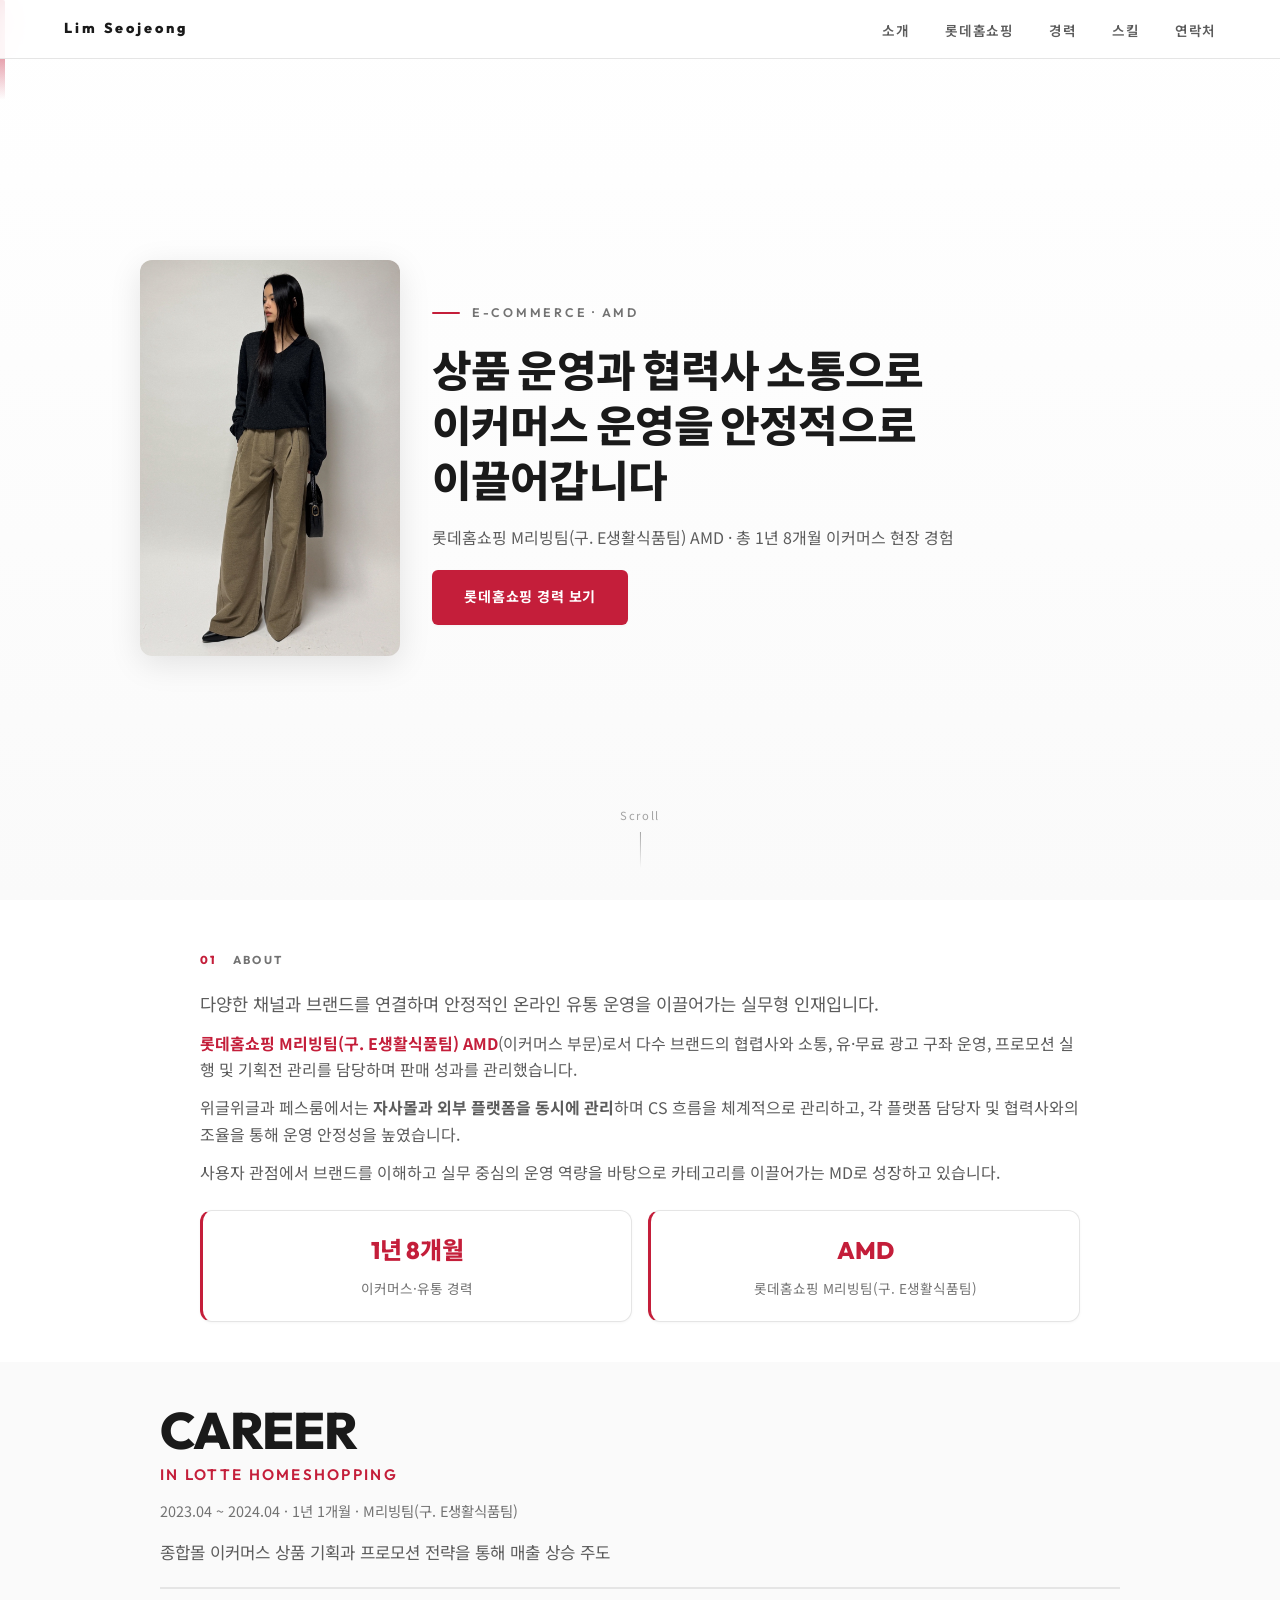
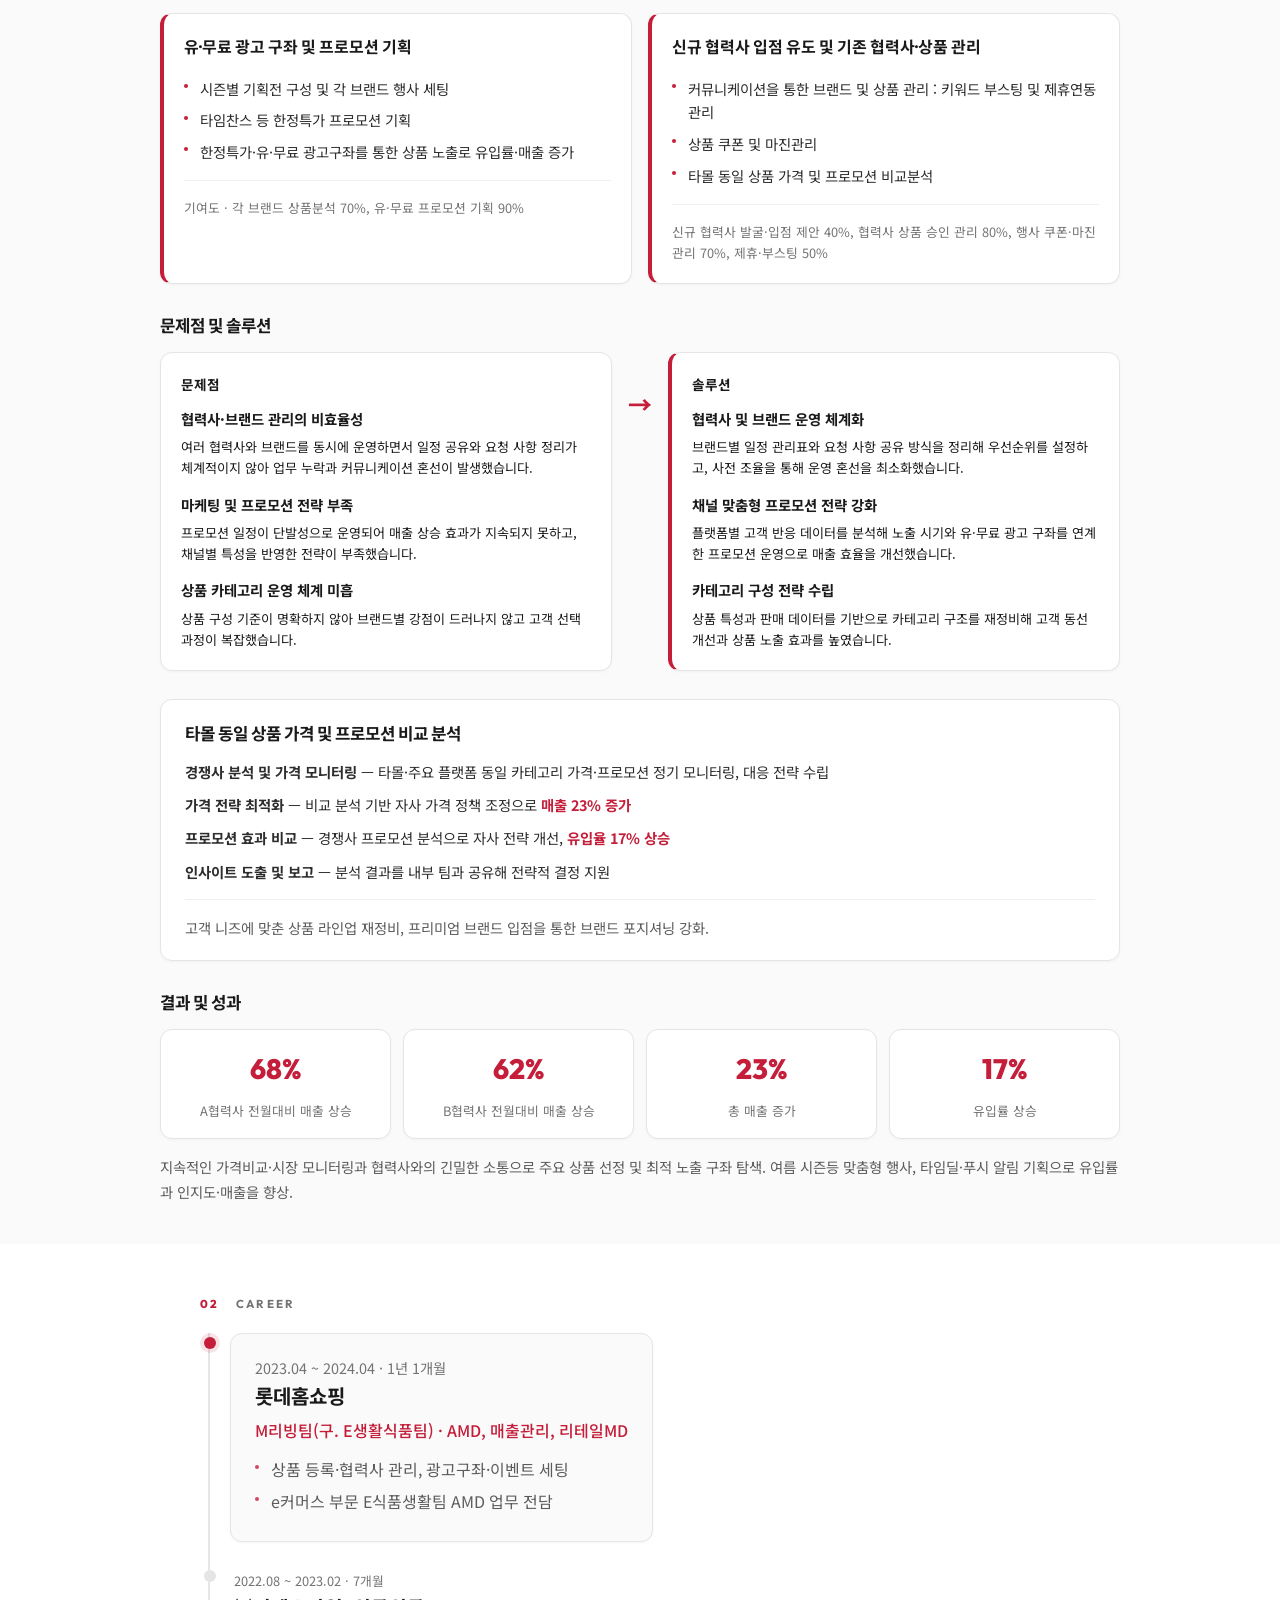
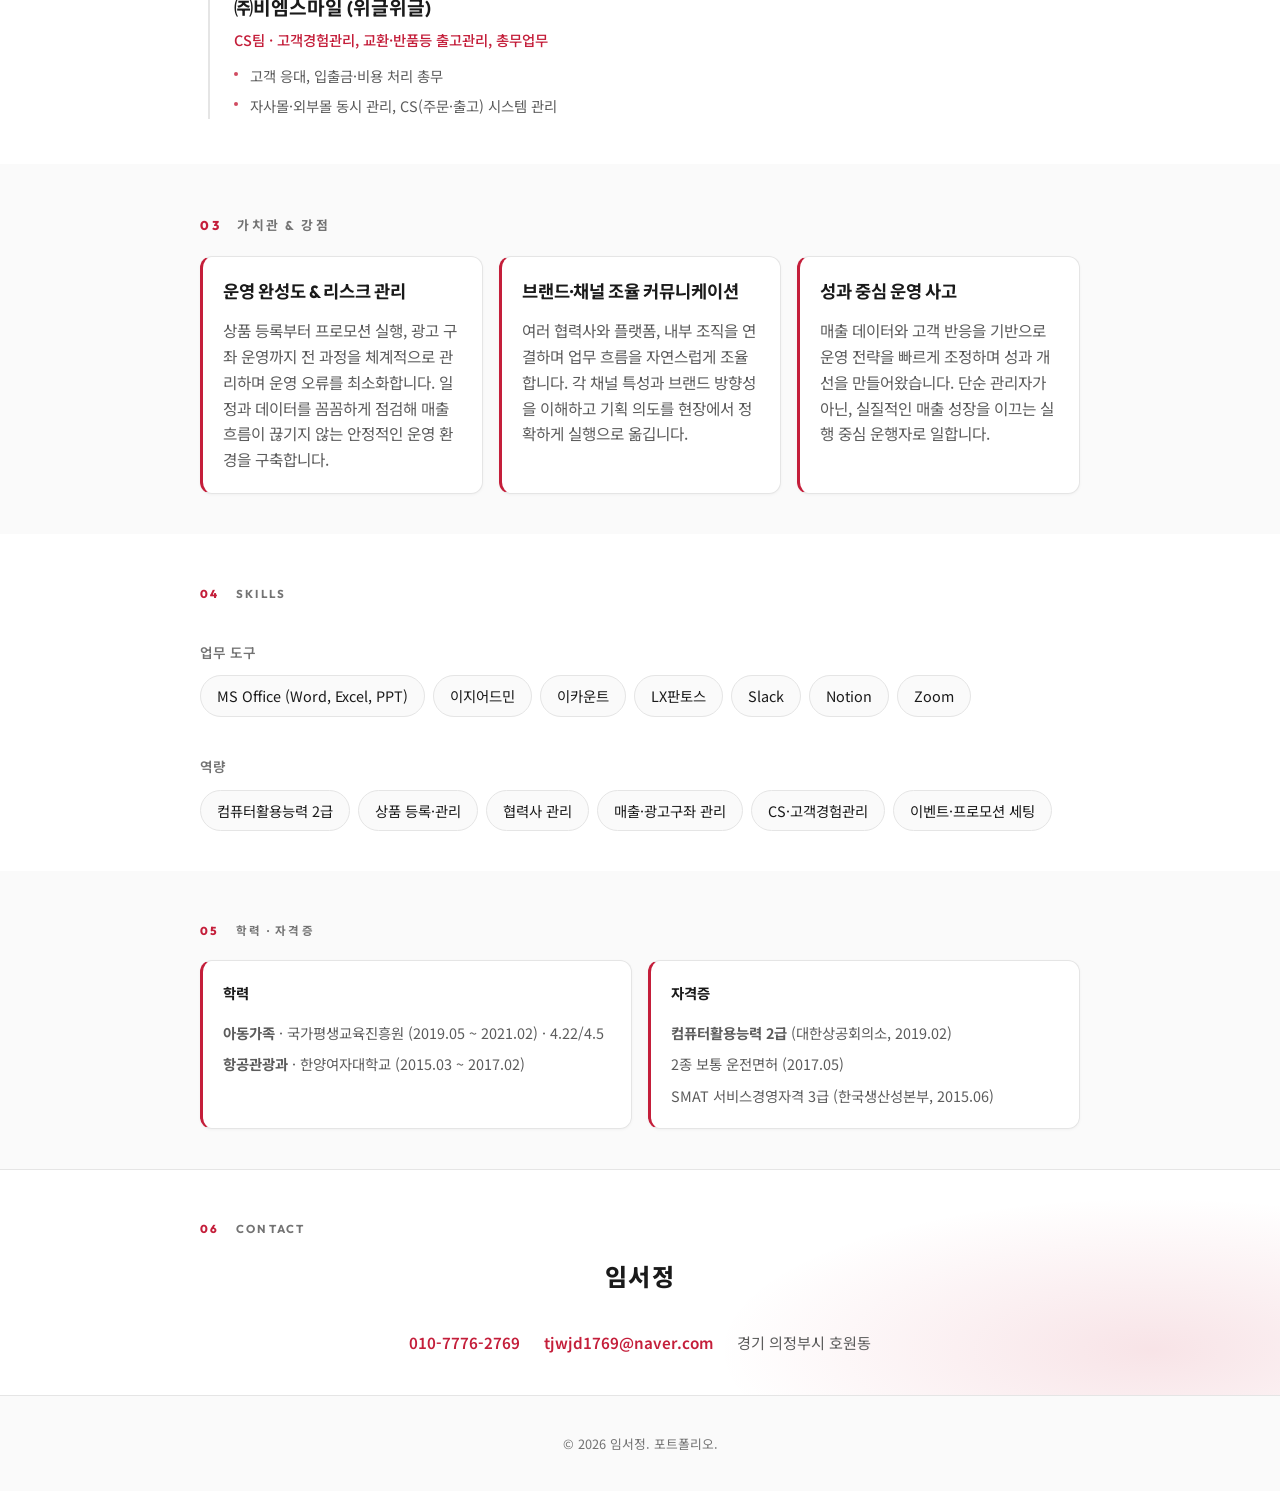
==== amd.html @ f2bfd23b "amd, md, hr 내용 추가" ====
<!DOCTYPE html>
<html lang="ko">
<head>
  <meta charset="UTF-8" />
  <meta name="viewport" content="width=device-width, initial-scale=1.0" />
  <title>임서정 | 포트폴리오</title>
  <link rel="icon" href="favicon.svg" type="image/svg+xml">
  <link rel="preconnect" href="https://fonts.googleapis.com" />
  <link rel="preconnect" href="https://fonts.gstatic.com" crossorigin />
  <link href="https://fonts.googleapis.com/css2?family=Noto+Sans+KR:wght@300;400;500;600;700;800&family=Outfit:wght@400;500;600;700;800&display=swap" rel="stylesheet" />
  <link rel="stylesheet" href="style.css" />
</head>
<body>
  <div class="geo-bg" aria-hidden="true"></div>

  <header class="header">
    <nav class="nav">
      <a href="#hero" class="logo">Lim Seojeong</a>
      <ul class="nav-links">
        <li><a href="#about">소개</a></li>
        <li><a href="#lotte">롯데홈쇼핑</a></li>
        <li><a href="#career">경력</a></li>
        <li><a href="#skills">스킬</a></li>
        <li><a href="#contact">연락처</a></li>
      </ul>
      <button class="nav-toggle" aria-label="메뉴 열기">
        <span></span><span></span><span></span>
      </button>
    </nav>
  </header>

  <main>
    <section id="hero" class="hero">
      <div class="hero-accent"></div>
      <div class="hero-wrap">
        <div class="hero-photo">
          <img src="profile.png" alt="임서정" />
        </div>
        <div class="hero-inner">
          <p class="hero-label"><span class="hero-label-line"></span> E-Commerce · AMD</p>
          <h1 class="hero-title">상품 운영과 협력사 소통으로<br />이커머스 운영을 안정적으로 <span class="no-break">이끌어갑니다</span></h1>
          <p class="hero-desc">롯데홈쇼핑 M리빙팀(구. E생활식품팀) AMD · 총 1년 8개월 이커머스 현장 경험</p>
          <a href="#lotte" class="btn-primary">롯데홈쇼핑 경력 보기</a>
        </div>
      </div>
      <div class="hero-scroll">
        <span>Scroll</span>
        <div class="scroll-line"></div>
      </div>
    </section>

    <section id="about" class="section about">
      <div class="container">
        <h2 class="section-title"><span class="section-title-num">01</span> About</h2>
        <div class="about-grid">
          <div class="about-text">
            <p class="about-lead">
              다양한 채널과 브랜드를 연결하며 안정적인 온라인 유통 운영을 이끌어가는 실무형 인재입니다.
            </p>
            <p>
              <strong class="text-red">롯데홈쇼핑 M리빙팀(구. E생활식품팀) AMD</strong>(이커머스 부문)로서 다수 브랜드의 협렵사와 소통, 유·무료 광고 구좌 운영, 프로모션 실행 및 기획전 관리를 담당하며 판매 성과를 관리했습니다.
            </p>
            <p>
              위글위글과 페스룸에서는 <strong>자사몰과 외부 플랫폼을 동시에 관리</strong>하며 CS 흐름을 체계적으로 관리하고, 각 플랫폼 담당자 및 협력사와의 조율을 통해 운영 안정성을 높였습니다.
            </p>
            <p>
              사용자 관점에서 브랜드를 이해하고 실무 중심의 운영 역량을 바탕으로 카테고리를 이끌어가는 MD로 성장하고 있습니다.
            </p>
          </div>
          <div class="about-highlight">
            <div class="highlight-card amd-card">
              <span class="highlight-num">1년 8개월</span>
              <span class="highlight-label">이커머스·유통 경력</span>
            </div>
            <div class="highlight-card amd-card">
              <span class="highlight-num">AMD</span>
              <span class="highlight-label">롯데홈쇼핑 M리빙팀(구. E생활식품팀)</span>
            </div>
          </div>
        </div>
      </div>
    </section>

    <!-- 롯데홈쇼핑 전용 섹션 -->
    <section id="lotte" class="section lotte">
      <div class="lotte-wrap">
        <div class="lotte-header">
          <h2 class="lotte-title">CAREER</h2>
          <p class="lotte-sub">IN LOTTE HOMESHOPPING</p>
          <p class="lotte-meta">2023.04 ~ 2024.04 · 1년 1개월 · M리빙팀(구. E생활식품팀)</p>
        </div>
        <p class="lotte-lead">종합몰 이커머스 상품 기획과 프로모션 전략을 통해 매출 상승 주도</p>

        <div class="lotte-blocks">
          <div class="lotte-block">
            <h3>유·무료 광고 구좌 및 프로모션 기획</h3>
            <ul>
              <li>시즌별 기획전 구성 및 각 브랜드 행사 세팅</li>
              <li>타임찬스 등 한정특가 프로모션 기획</li>
              <li>한정특가·유·무료 광고구좌를 통한 상품 노출로 유입률·매출 증가</li>
            </ul>
            <div class="lotte-contrib">기여도 · 각 브랜드 상품분석 70%, 유·무료 프로모션 기획 90%</div>
          </div>
          <div class="lotte-block">
            <h3>신규 협력사 입점 유도 및 기존 협력사·상품 관리</h3>
            <ul>
              <li>커뮤니케이션을 통한 브랜드 및 상품 관리 : 키워드 부스팅 및 제휴연동관리</li>
              <li>상품 쿠폰 및 마진관리</li>
              <li>타몰 동일 상품 가격 및 프로모션 비교분석</li>
            </ul>
            <div class="lotte-contrib">신규 협력사 발굴·입점 제안 40%, 협력사 상품 승인 관리 80%, 행사 쿠폰·마진관리 70%, 제휴·부스팅 50%</div>
          </div>
        </div>

        <div class="lotte-problem">
          <h3 class="lotte-section-head">문제점 및 솔루션</h3>
          <div class="problem-grid">
            <div class="problem-col">
              <h4>문제점</h4>
              <div class="problem-detail-item">
                <p class="problem-detail-title">협력사·브랜드 관리의 비효율성</p>
                <p class="problem-detail-desc">여러 협력사와 브랜드를 동시에 운영하면서 일정 공유와 요청 사항 정리가 체계적이지 않아 업무 누락과 커뮤니케이션 혼선이 발생했습니다.</p>
              </div>
              <div class="problem-detail-item">
                <p class="problem-detail-title">마케팅 및 프로모션 전략 부족</p>
                <p class="problem-detail-desc">프로모션 일정이 단발성으로 운영되어 매출 상승 효과가 지속되지 못하고, 채널별 특성을 반영한 전략이 부족했습니다.</p>
              </div>
              <div class="problem-detail-item">
                <p class="problem-detail-title">상품 카테고리 운영 체계 미흡</p>
                <p class="problem-detail-desc">상품 구성 기준이 명확하지 않아 브랜드별 강점이 드러나지 않고 고객 선택 과정이 복잡했습니다.</p>
              </div>
            </div>
            <div class="problem-arrow" aria-hidden="true">→</div>
            <div class="problem-col solution">
              <h4>솔루션</h4>
              <div class="problem-detail-item">
                <p class="problem-detail-title">협력사 및 브랜드 운영 체계화</p>
                <p class="problem-detail-desc">브랜드별 일정 관리표와 요청 사항 공유 방식을 정리해 우선순위를 설정하고, 사전 조율을 통해 운영 혼선을 최소화했습니다.</p>
              </div>
              <div class="problem-detail-item">
                <p class="problem-detail-title">채널 맞춤형 프로모션 전략 강화</p>
                <p class="problem-detail-desc">플랫폼별 고객 반응 데이터를 분석해 노출 시기와 유·무료 광고 구좌를 연계한 프로모션 운영으로 매출 효율을 개선했습니다.</p>
              </div>
              <div class="problem-detail-item">
                <p class="problem-detail-title">카테고리 구성 전략 수립</p>
                <p class="problem-detail-desc">상품 특성과 판매 데이터를 기반으로 카테고리 구조를 재정비해 고객 동선 개선과 상품 노출 효과를 높였습니다.</p>
              </div>
            </div>
          </div>
        </div>

        <div class="lotte-analysis">
          <h3 class="lotte-section-head">타몰 동일 상품 가격 및 프로모션 비교 분석</h3>
          <ul class="analysis-list">
            <li><strong>경쟁사 분석 및 가격 모니터링</strong> — 타몰·주요 플랫폼 동일 카테고리 가격·프로모션 정기 모니터링, 대응 전략 수립</li>
            <li><strong>가격 전략 최적화</strong> — 비교 분석 기반 자사 가격 정책 조정으로 <strong class="text-red">매출 23% 증가</strong></li>
            <li><strong>프로모션 효과 비교</strong> — 경쟁사 프로모션 분석으로 자사 전략 개선, <strong class="text-red">유입율 17% 상승</strong></li>
            <li><strong>인사이트 도출 및 보고</strong> — 분석 결과를 내부 팀과 공유해 전략적 결정 지원</li>
          </ul>
          <p class="lotte-conclusion">고객 니즈에 맞춘 상품 라인업 재정비, 프리미엄 브랜드 입점을 통한 브랜드 포지셔닝 강화.</p>
        </div>

        <div class="lotte-results">
          <h3 class="lotte-section-head">결과 및 성과</h3>
          <div class="results-stats">
            <div class="stat-item">
              <span class="stat-value">68%</span>
              <span class="stat-label">A협력사 전월대비 매출 상승 </span>
            </div>
            <div class="stat-item">
              <span class="stat-value">62%</span>
              <span class="stat-label">B협력사 전월대비 매출 상승 </span>
            </div>
            <div class="stat-item">
              <span class="stat-value">23%</span>
              <span class="stat-label">총 매출 증가</span>
            </div>
            <div class="stat-item">
              <span class="stat-value">17%</span>
              <span class="stat-label">유입률 상승</span>
            </div>
          </div>
          <p class="results-desc">지속적인 가격비교·시장 모니터링과 협력사와의 긴밀한 소통으로 주요 상품 선정 및 최적 노출 구좌 탐색. 여름 시즌등 맞춤형 행사, 타임딜·푸시 알림 기획으로 유입률과 인지도·매출을 향상.</p>
        </div>
      </div>
    </section>

    <section id="career" class="section career">
      <div class="container">
        <h2 class="section-title"><span class="section-title-num">02</span> Career</h2>
        <div class="timeline">
          <article class="timeline-item lotte-item">
            <div class="timeline-marker"></div>
            <div class="timeline-content">
              <span class="timeline-period">2023.04 ~ 2024.04 · 1년 1개월</span>
              <h3 class="timeline-company">롯데홈쇼핑</h3>
              <p class="timeline-role">M리빙팀(구. E생활식품팀) · AMD, 매출관리, 리테일MD</p>
              <ul class="timeline-desc">
                <li>상품 등록·협력사 관리, 광고구좌·이벤트 세팅</li>
                <li>e커머스 부문 E식품생활팀 AMD 업무 전담</li>
              </ul>
            </div>
          </article>
          <article class="timeline-item">
            <div class="timeline-marker"></div>
            <div class="timeline-content">
              <span class="timeline-period">2022.08 ~ 2023.02 · 7개월</span>
              <h3 class="timeline-company">㈜비엠스마일 (위글위글)</h3>
              <p class="timeline-role">CS팀 · 고객경험관리, 교환·반품등 출고관리, 총무업무</p>
              <ul class="timeline-desc">
                <li>고객 응대, 입출금·비용 처리 총무</li>
                <li>자사몰·외부몰 동시 관리, CS(주문·출고) 시스템 관리</li>
              </ul>
            </div>
          </article>
        </div>
      </div>
    </section>

    <section id="value" class="section value">
      <div class="container">
        <h2 class="section-title"><span class="section-title-num">03</span> 가치관 & 강점</h2>
        <div class="value-cards">
          <div class="value-card amd-card">
            <h4>운영 완성도 & 리스크 관리</h4>
            <p>상품 등록부터 프로모션 실행, 광고 구좌 운영까지 전 과정을 체계적으로 관리하며 운영 오류를 최소화합니다. 일정과 데이터를 꼼꼼하게 점검해 매출 흐름이 끊기지 않는 안정적인 운영 환경을 구축합니다.</p>
          </div>
          <div class="value-card amd-card">
            <h4><span class="no-break">브랜드·채널 조율 커뮤니케이션</span></h4>
            <p>여러 협력사와 플랫폼, 내부 조직을 연결하며 업무 흐름을 자연스럽게 조율합니다. 각 채널 특성과 브랜드 방향성을 이해하고 기획 의도를 현장에서 정확하게 실행으로 옮깁니다.</p>
          </div>
          <div class="value-card amd-card">
            <h4>성과 중심 운영 사고</h4>
            <p>매출 데이터와 고객 반응을 기반으로 운영 전략을 빠르게 조정하며 성과 개선을 만들어왔습니다. 단순 관리자가 아닌, 실질적인 매출 성장을 이끄는 실행 중심 운행자로 일합니다.</p>
          </div>
        </div>
      </div>
    </section>

    <section id="skills" class="section skills">
      <div class="container">
        <h2 class="section-title"><span class="section-title-num">04</span> Skills</h2>
        <div class="skills-wrap">
          <div class="skill-group">
            <h4>업무 도구</h4>
            <ul class="skill-tags">
              <li>MS Office (Word, Excel, PPT)</li>
              <li>이지어드민</li>
              <li>이카운트</li>
              <li>LX판토스</li>
              <li>Slack</li>
              <li>Notion</li>
              <li>Zoom</li>
            </ul>
          </div>
          <div class="skill-group">
            <h4>역량</h4>
            <ul class="skill-tags">
              <li>컴퓨터활용능력 2급</li>
              <li>상품 등록·관리</li>
              <li>협력사 관리</li>
              <li>매출·광고구좌 관리</li>
              <li>CS·고객경험관리</li>
              <li>이벤트·프로모션 세팅</li>
            </ul>
          </div>
        </div>
      </div>
    </section>

    <section id="education" class="section education">
      <div class="container">
        <h2 class="section-title"><span class="section-title-num">05</span> 학력 · 자격증</h2>
        <div class="edu-grid">
          <div class="edu-card amd-card">
            <h4>학력</h4>
            <ul>
              <li><strong>아동가족</strong> · 국가평생교육진흥원 (2019.05 ~ 2021.02) · 4.22/4.5</li>
              <li><strong>항공관광과</strong> · 한양여자대학교 (2015.03 ~ 2017.02)</li>
            </ul>
          </div>
          <div class="edu-card amd-card">
            <h4>자격증</h4>
            <ul>
              <li><strong>컴퓨터활용능력 2급</strong> (대한상공회의소, 2019.02)</li>
              <li>2종 보통 운전면허 (2017.05)</li>
              <li>SMAT 서비스경영자격 3급 (한국생산성본부, 2015.06)</li>
            </ul>
          </div>
        </div>
      </div>
    </section>

    <section id="contact" class="section contact">
      <div class="contact-accent"></div>
      <div class="container">
        <h2 class="section-title"><span class="section-title-num">06</span> Contact</h2>
        <div class="contact-inner">
          <p class="contact-name">임서정</p>
          <ul class="contact-links">
            <li><a href="tel:010-7776-2769">010-7776-2769</a></li>
            <li><a href="mailto:tjwjd1769@naver.com">tjwjd1769@naver.com</a></li>
            <li>경기 의정부시 호원동</li>
          </ul>
        </div>
      </div>
    </section>
  </main>

  <footer class="footer">
    <p>© 2026 임서정. 포트폴리오.</p>
  </footer>

  <script src="script.js"></script>
</body>
</html>
---- style.css ----
/* ===== White tone · 감각적 ===== */
*, *::before, *::after { box-sizing: border-box; }
html { scroll-behavior: smooth; }
body {
  margin: 0;
  font-family: 'Noto Sans KR', sans-serif;
  font-weight: 400;
  color: #1a1a1a;
  background: #fafafa;
  line-height: 1.65;
  position: relative;
}
a { color: inherit; text-decoration: none; }
ul { list-style: none; margin: 0; padding: 0; }

:root {
  --accent: #c41e3a;
  --accent-soft: rgba(196, 30, 58, 0.12);
  --black: #1a1a1a;
  --gray-800: #2d2d2d;
  --gray-600: #5c5c5c;
  --gray-500: #737373;
  --gray-400: #a3a3a3;
  --gray-200: #e5e5e5;
  --gray-100: #f0f0f0;
  --white: #ffffff;
  --cream: #fafafa;
  --font-display: 'Outfit', 'Noto Sans KR', sans-serif;
  --radius-sm: 6px;
  --radius: 12px;
  --radius-lg: 20px;
  --shadow-sm: 0 1px 3px rgba(0,0,0,0.04);
  --shadow: 0 4px 20px rgba(0,0,0,0.06);
  --shadow-hover: 0 12px 40px rgba(0,0,0,0.08);
  --transition: 0.25s ease;
}

/* 감각적 배경: 은은한 그리드/원형 */
.geo-bg {
  position: fixed;
  inset: 0;
  pointer-events: none;
  z-index: 0;
  background: var(--cream);
  overflow: hidden;
}
.geo-bg::before {
  content: '';
  position: absolute;
  top: -20%;
  right: -10%;
  width: 50%;
  height: 60%;
  background: radial-gradient(ellipse at center, rgba(196, 30, 58, 0.04) 0%, transparent 70%);
  border-radius: 50%;
}
.geo-bg::after {
  content: '';
  position: absolute;
  bottom: -10%;
  left: -5%;
  width: 40%;
  height: 50%;
  background: radial-gradient(ellipse at center, rgba(0,0,0,0.02) 0%, transparent 70%);
  border-radius: 50%;
}

/* ===== Header ===== */
.header {
  position: fixed;
  top: 0;
  left: 0;
  right: 0;
  z-index: 100;
  background: rgba(255, 255, 255, 0.88);
  backdrop-filter: blur(16px);
  -webkit-backdrop-filter: blur(16px);
  border-bottom: 1px solid var(--gray-200);
}
.nav {
  max-width: 1200px;
  margin: 0 auto;
  padding: 1rem 1.5rem;
  display: flex;
  align-items: center;
  justify-content: space-between;
}
.logo {
  font-family: var(--font-display);
  font-weight: 800;
  font-size: 0.9rem;
  letter-spacing: 0.2em;
  color: var(--black);
}
.nav-links {
  display: flex;
  gap: 2.25rem;
}
.nav-links a {
  font-size: 0.85rem;
  font-weight: 600;
  letter-spacing: 0.04em;
  color: var(--gray-600);
  transition: color var(--transition);
}
.nav-links a:hover { color: var(--accent); }
.nav-toggle {
  display: none;
  flex-direction: column;
  gap: 6px;
  background: none;
  border: none;
  cursor: pointer;
  padding: 4px;
}
.nav-toggle span {
  width: 22px;
  height: 2px;
  background: var(--black);
}

/* ===== Hero ===== */
.hero {
  min-height: 100vh;
  display: flex;
  flex-direction: column;
  justify-content: center;
  padding: 3.5rem 1.5rem 2.5rem;
  position: relative;
  z-index: 1;
  background: linear-gradient(180deg, var(--white) 0%, var(--cream) 100%);
}
.hero-accent {
  position: absolute;
  top: 0;
  left: 0;
  width: 5px;
  height: 100px;
  background: linear-gradient(180deg, var(--accent) 0%, transparent 100%);
  border-radius: 0 2px 2px 0;
}
.hero-wrap {
  display: flex;
  flex-direction: row;
  align-items: center;
  justify-content: flex-start;
  gap: 2rem;
  max-width: 1000px;
  margin: 0 auto;
  width: 100%;
  text-align: left;
}
.hero-photo {
  width: 260px;
  flex-shrink: 0;
}
.hero-photo img {
  width: 100%;
  height: auto;
  display: block;
  border-radius: 12px;
  object-fit: cover;
  box-shadow: 0 8px 32px rgba(0,0,0,0.1);
}
.hero-inner {
  flex: 1;
  min-width: 0;
}
.hero-label {
  display: flex;
  align-items: center;
  gap: 0.75rem;
  font-family: var(--font-display);
  font-size: 0.78rem;
  font-weight: 600;
  letter-spacing: 0.22em;
  text-transform: uppercase;
  color: var(--gray-500);
  margin-bottom: 1.25rem;
}
.hero-label-line {
  width: 28px;
  height: 2px;
  background: var(--accent);
  border-radius: 1px;
}
.hero-title {
  font-family: var(--font-display);
  font-size: clamp(1.9rem, 4vw, 2.7rem);
  font-weight: 800;
  line-height: 1.28;
  color: var(--black);
  margin: 0 0 0.9rem;
  letter-spacing: -0.02em;
}
.no-break { white-space: nowrap; }
.hero-title .no-break { white-space: nowrap; }
.hero-desc {
  font-size: 1rem;
  color: var(--gray-600);
  margin: 0 0 1.25rem;
}
.btn-primary {
  display: inline-block;
  padding: 1rem 2rem;
  font-family: var(--font-display);
  font-size: 0.88rem;
  font-weight: 700;
  letter-spacing: 0.06em;
  color: #fff;
  background: var(--accent);
  border: none;
  border-radius: var(--radius-sm);
  box-shadow: var(--shadow-sm);
  transition: background var(--transition), transform 0.2s ease, box-shadow var(--transition);
}
.btn-primary:hover {
  background: #a01830;
  transform: translateY(-2px);
  box-shadow: var(--shadow);
}
.hero-scroll {
  position: absolute;
  bottom: 2rem;
  left: 50%;
  transform: translateX(-50%);
  display: flex;
  flex-direction: column;
  align-items: center;
  gap: 0.5rem;
  font-size: 0.7rem;
  color: var(--gray-400);
  letter-spacing: 0.15em;
}
.scroll-line {
  width: 1px;
  height: 36px;
  background: linear-gradient(to bottom, var(--gray-400), transparent);
  animation: scrollPulse 2s ease-in-out infinite;
}
@keyframes scrollPulse {
  0%, 100% { opacity: 0.5; }
  50% { opacity: 1; }
}

/* ===== Section common ===== */
.section {
  padding: 2.5rem 1.5rem;
  position: relative;
  z-index: 1;
}
.container {
  max-width: 880px;
  margin: 0 auto;
}
.section-title {
  font-family: var(--font-display);
  font-size: 0.72rem;
  font-weight: 700;
  letter-spacing: 0.2em;
  text-transform: uppercase;
  color: var(--gray-500);
  margin-bottom: 1.25rem;
  display: flex;
  align-items: center;
  gap: 1rem;
}
.section-title-num {
  color: var(--accent);
  font-weight: 800;
}

/* ===== About ===== */
.about { background: var(--white); }
.about .container { max-width: 880px; }
.about-grid { display: grid; gap: 1.5rem; }
.about-lead {
  font-size: 1.1rem;
  color: var(--black);
  margin-bottom: 1.25rem;
}
.about-text p {
  margin: 0 0 0.75rem;
  color: var(--gray-600);
}
.about-text p:last-child { margin-bottom: 0; }
.text-red { color: var(--accent); }
.about-highlight {
  display: grid;
  grid-template-columns: repeat(2, 1fr);
  gap: 1rem;
}
.highlight-card {
  padding: 1.25rem;
  background: var(--cream);
  border-radius: var(--radius);
  border: 1px solid var(--gray-200);
  text-align: center;
  transition: border-color var(--transition), box-shadow var(--transition);
}
.highlight-card.amd-card {
  border-left: 3px solid var(--accent);
  background: var(--white);
  box-shadow: var(--shadow-sm);
}
.highlight-num {
  display: block;
  font-family: var(--font-display);
  font-size: 1.5rem;
  font-weight: 800;
  color: var(--accent);
  margin-bottom: 0.25rem;
}
.highlight-label {
  font-size: 0.85rem;
  color: var(--gray-500);
}

/* ===== 롯데홈쇼핑 전용 섹션 ===== */
.lotte {
  background: var(--cream);
  color: var(--black);
  padding: 2.5rem 1.5rem;
}
.lotte-wrap {
  max-width: 960px;
  margin: 0 auto;
}
.lotte-header {
  margin-bottom: 1rem;
}
.lotte-title {
  font-family: var(--font-display);
  font-size: clamp(2.4rem, 5.5vw, 3.2rem);
  font-weight: 800;
  letter-spacing: -0.02em;
  color: var(--black);
  margin: 0 0 0.25rem;
  line-height: 1.1;
}
.lotte-sub {
  font-family: var(--font-display);
  font-size: 0.95rem;
  font-weight: 600;
  letter-spacing: 0.15em;
  color: var(--accent);
  margin: 0 0 0.75rem;
}
.lotte-meta {
  font-size: 0.9rem;
  color: var(--gray-500);
  margin: 0;
}
.lotte-lead {
  font-size: 1.05rem;
  color: var(--gray-600);
  margin-bottom: 1.5rem;
  padding-bottom: 1.25rem;
  border-bottom: 2px solid var(--gray-200);
}

.lotte-blocks {
  display: grid;
  grid-template-columns: repeat(2, 1fr);
  gap: 1rem;
  margin-bottom: 1.75rem;
}
.lotte-block {
  padding: 1.25rem;
  background: var(--white);
  border-radius: var(--radius);
  border: 1px solid var(--gray-200);
  border-left: 4px solid var(--accent);
  box-shadow: var(--shadow-sm);
  transition: box-shadow var(--transition);
}
.lotte-block:hover {
  box-shadow: var(--shadow);
}
.lotte-block h3 {
  font-family: var(--font-display);
  font-size: 1rem;
  font-weight: 700;
  color: var(--black);
  margin: 0 0 1rem;
}
.lotte-block ul { margin: 0 0 1rem; padding: 0; }
.lotte-block li {
  font-size: 0.9rem;
  color: var(--gray-800);
  margin-bottom: 0.5rem;
  padding-left: 1rem;
  position: relative;
}
.lotte-block li::before {
  content: '';
  position: absolute;
  left: 0;
  top: 0.5em;
  width: 4px;
  height: 4px;
  background: var(--accent);
  border-radius: 50%;
}
.lotte-contrib {
  font-size: 0.8rem;
  color: var(--gray-500);
  padding-top: 1rem;
  border-top: 1px solid var(--gray-100);
}

.lotte-problem {
  margin-bottom: 1.75rem;
}
.lotte-section-head {
  font-family: var(--font-display);
  font-size: 1.05rem;
  font-weight: 700;
  color: var(--black);
  margin: 0 0 0.75rem;
}
.problem-grid {
  display: grid;
  grid-template-columns: 1fr auto 1fr;
  gap: 1rem;
  align-items: start;
}
.problem-col {
  padding: 1.25rem;
  background: var(--white);
  border-radius: var(--radius);
  border: 1px solid var(--gray-200);
  box-shadow: var(--shadow-sm);
}
.problem-col h4 {
  font-size: 0.85rem;
  font-weight: 700;
  color: var(--black);
  margin: 0 0 0.75rem;
}
.problem-col ul { margin: 0; padding: 0; }
.problem-col li {
  font-size: 0.85rem;
  color: var(--gray-800);
  margin-bottom: 0.4rem;
}
.problem-detail-item {
  margin-bottom: 0.9rem;
}
.problem-detail-item:last-child { margin-bottom: 0; }
.problem-detail-title {
  font-size: 0.9rem;
  font-weight: 700;
  color: var(--black);
  margin: 0 0 0.35rem;
}
.problem-detail-desc {
  font-size: 0.82rem;
  color: var(--gray-700);
  line-height: 1.6;
  margin: 0;
}
.problem-col.solution {
  border-left: 4px solid var(--accent);
}
.problem-arrow {
  font-size: 1.5rem;
  font-weight: 800;
  color: var(--accent);
  padding-top: 2rem;
}

.lotte-analysis {
  margin-bottom: 1.75rem;
  padding: 1.25rem 1.5rem;
  background: var(--white);
  color: var(--black);
  border-radius: var(--radius);
  border: 1px solid var(--gray-200);
  box-shadow: var(--shadow-sm);
}
.lotte-analysis .lotte-section-head { color: var(--black); }
.analysis-list {
  margin: 0 0 1rem;
  padding: 0;
}
.analysis-list li {
  font-size: 0.9rem;
  color: var(--gray-800);
  margin-bottom: 0.6rem;
  padding-left: 0;
}
.lotte-analysis .text-red { color: var(--accent); }
.lotte-conclusion {
  font-size: 0.9rem;
  color: var(--gray-600);
  margin: 0;
  padding-top: 1rem;
  border-top: 1px solid var(--gray-100);
}

.lotte-results { margin-bottom: 0; }
.results-stats {
  display: grid;
  grid-template-columns: repeat(4, 1fr);
  gap: 0.75rem;
  margin-bottom: 1rem;
}
.stat-item {
  padding: 1rem;
  background: var(--white);
  border-radius: var(--radius);
  border: 1px solid var(--gray-200);
  text-align: center;
  box-shadow: var(--shadow-sm);
  transition: box-shadow var(--transition);
}
.stat-item:hover {
  box-shadow: var(--shadow);
}
.stat-value {
  display: block;
  font-family: var(--font-display);
  font-size: 1.75rem;
  font-weight: 800;
  color: var(--accent);
  margin-bottom: 0.25rem;
}
.stat-label {
  font-size: 0.8rem;
  color: var(--gray-500);
}
.results-desc {
  font-size: 0.9rem;
  color: var(--gray-600);
  margin: 0;
  line-height: 1.7;
}

/* ===== Career Timeline ===== */
.career { background: var(--white); }
.career .section-title { color: var(--gray-500); }
.timeline {
  position: relative;
  padding-left: 1.5rem;
  border-left: 2px solid var(--gray-200);
  margin-left: 0.5rem;
}
.timeline-item {
  position: relative;
  padding-bottom: 1.5rem;
}
.timeline-item:last-child { padding-bottom: 0; }
.timeline-marker {
  position: absolute;
  left: -1.5rem;
  top: 0.25rem;
  width: 12px;
  height: 12px;
  border-radius: 50%;
  background: var(--gray-200);
  transform: translateX(-50%);
}
.timeline-item.lotte-item .timeline-marker {
  background: var(--accent);
  box-shadow: 0 0 0 4px var(--accent-soft);
}
.timeline-period {
  font-size: 0.8rem;
  color: var(--gray-500);
  margin-bottom: 0.35rem;
}
.timeline-company {
  font-family: var(--font-display);
  font-size: 1.2rem;
  font-weight: 700;
  color: var(--black);
  margin: 0 0 0.25rem;
}
.timeline-role {
  font-size: 0.9rem;
  font-weight: 500;
  color: var(--accent);
  margin: 0 0 0.75rem;
}
.timeline-desc {
  font-size: 0.9rem;
  color: var(--gray-600);
  line-height: 1.7;
}
.timeline-desc li {
  position: relative;
  padding-left: 1rem;
  margin-bottom: 0.35rem;
  color: var(--gray-600);
}
.timeline-desc li::before {
  content: '';
  position: absolute;
  left: 0;
  top: 0.55em;
  width: 4px;
  height: 4px;
  border-radius: 50%;
  background: var(--accent);
  opacity: 0.8;
}

/* 롯데홈쇼핑 타임라인 항목: 25% 확대 + 글씨 영역 배경 */
.timeline-item.lotte-item .timeline-content {
  background: var(--cream);
  border: 1px solid var(--gray-200);
  border-radius: var(--radius);
  padding: 1.25rem 1.5rem;
  margin-left: -0.25rem;
  box-shadow: var(--shadow-sm);
  width: fit-content;
  max-width: 100%;
}
.timeline-item.lotte-item .timeline-period {
  font-size: 0.9rem;
}
.timeline-item.lotte-item .timeline-company {
  font-size: 1.25rem;
}
.timeline-item.lotte-item .timeline-role {
  font-size: 1rem;
}
.timeline-item.lotte-item .timeline-desc {
  font-size: 1rem;
}

/* ===== Value ===== */
.value { background: var(--cream); }
.value .section-title {
  color: var(--gray-500);
  font-size: 0.8rem;
}
.value-cards {
  display: grid;
  grid-template-columns: repeat(3, 1fr);
  gap: 1rem;
}
.value-card {
  padding: 1.25rem;
  background: var(--white);
  border-radius: var(--radius);
  border: 1px solid var(--gray-200);
  box-shadow: var(--shadow-sm);
  transition: border-color var(--transition), box-shadow var(--transition);
}
.value-card.amd-card {
  border-left: 3px solid var(--accent);
}
.value-card:hover {
  box-shadow: var(--shadow-hover);
  border-color: var(--gray-200);
}
.value-card h4 {
  font-family: var(--font-display);
  font-size: 1.1rem;
  font-weight: 700;
  color: var(--black);
  margin: 0 0 0.75rem;
}
.value-card p {
  font-size: 0.98rem;
  color: var(--gray-600);
  margin: 0;
  line-height: 1.65;
}

/* ===== Skills ===== */
.skills { background: var(--white); }
.skills .section-title { color: var(--gray-500); }
.skills-wrap { display: flex; flex-direction: column; gap: 1.25rem; }
.skill-group h4 {
  font-size: 0.85rem;
  font-weight: 600;
  color: var(--gray-500);
  margin-bottom: 0.75rem;
}
.skill-tags {
  display: flex;
  flex-wrap: wrap;
  gap: 0.5rem;
}
.skill-tags li {
  padding: 0.5rem 1rem;
  font-size: 0.9rem;
  background: var(--cream);
  border: 1px solid var(--gray-200);
  border-radius: 999px;
  color: var(--black);
  transition: border-color var(--transition), background var(--transition);
}
.skill-tags li:hover {
  background: var(--white);
  border-color: var(--accent);
  color: var(--accent);
}

/* ===== Education ===== */
.education { background: var(--cream); }
.education .section-title { color: var(--gray-500); }
.edu-grid {
  display: grid;
  grid-template-columns: repeat(2, 1fr);
  gap: 1rem;
}
.edu-card {
  padding: 1.25rem;
  background: var(--white);
  border-radius: var(--radius);
  border: 1px solid var(--gray-200);
  box-shadow: var(--shadow-sm);
}
.edu-card.amd-card { border-left: 3px solid var(--accent); }
.edu-card h4 {
  font-size: 0.9rem;
  font-weight: 700;
  color: var(--black);
  margin: 0 0 1rem;
}
.edu-card ul { margin: 0; }
.edu-card li {
  font-size: 0.9rem;
  color: var(--gray-600);
  margin-bottom: 0.5rem;
}
.edu-card li:last-child { margin-bottom: 0; }

/* ===== Contact ===== */
.contact {
  background: var(--white);
  color: var(--black);
  position: relative;
  overflow: hidden;
  border-top: 1px solid var(--gray-200);
}
.contact-accent {
  position: absolute;
  bottom: 0;
  right: 0;
  width: 50%;
  height: 100%;
  background: radial-gradient(ellipse at 80% 80%, var(--accent-soft) 0%, transparent 60%);
  pointer-events: none;
}
.contact .section-title { color: var(--gray-500); }
.contact-inner { text-align: center; position: relative; z-index: 1; }
.contact-name {
  font-family: var(--font-display);
  font-size: 1.5rem;
  font-weight: 800;
  letter-spacing: 0.05em;
  margin: 0 0 2rem;
  color: var(--black);
}
.contact-detail {
  font-size: 0.95rem;
  color: var(--gray-600);
  margin: 0 0 0.75rem;
}
.contact-links {
  display: flex;
  flex-wrap: wrap;
  justify-content: center;
  gap: 1.5rem;
  margin-top: 0;
}
.contact-links a {
  color: var(--accent);
  font-weight: 600;
  transition: color var(--transition);
}
.contact-links a:hover { color: var(--black); }
.contact-links li { font-size: 0.95rem; color: var(--gray-600); }

/* ===== Footer ===== */
.footer {
  padding: 1.5rem;
  text-align: center;
  font-size: 0.8rem;
  color: var(--gray-500);
  border-top: 1px solid var(--gray-200);
  background: var(--cream);
  position: relative;
  z-index: 1;
}

/* ===== Responsive ===== */
@media (max-width: 768px) {
  .nav { flex-wrap: wrap; }
  .nav-links {
    display: none;
    width: 100%;
    flex-direction: column;
    gap: 0;
    padding: 1rem 0 0;
    border-top: 1px solid var(--gray-200);
    margin-top: 0.5rem;
  }
  .nav-links.open,
  .nav-links[style='display: flex;'] { display: flex !important; }
  .nav-links li { padding: 0.75rem 0; border-bottom: 1px solid var(--gray-200); }
  .nav-links li:last-child { border-bottom: none; }
  .nav-toggle { display: flex; }
  .hero-wrap { flex-direction: column; gap: 1.5rem; text-align: center; }
  .hero-wrap .hero-label { justify-content: center; }
  .hero-photo { width: 220px; }
  .hero { padding: 2.5rem 1.25rem 2rem; }
  .lotte-blocks { grid-template-columns: 1fr; }
  .problem-grid { grid-template-columns: 1fr; }
  .problem-arrow { display: none; }
  .results-stats { grid-template-columns: repeat(2, 1fr); }
  .value-cards { grid-template-columns: 1fr; }
  .edu-grid { grid-template-columns: 1fr; }
  .about-highlight { grid-template-columns: 1fr; }
  .contact-links { flex-direction: column; gap: 0.75rem; }
}
@media (max-width: 480px) {
  .hero-title { font-size: 1.6rem; }
  .lotte-title { font-size: 2rem; }
  .results-stats { grid-template-columns: 1fr; }
  .timeline { padding-left: 1.25rem; margin-left: 0.25rem; }
  .timeline-marker { width: 10px; height: 10px; left: -1.25rem; }
}
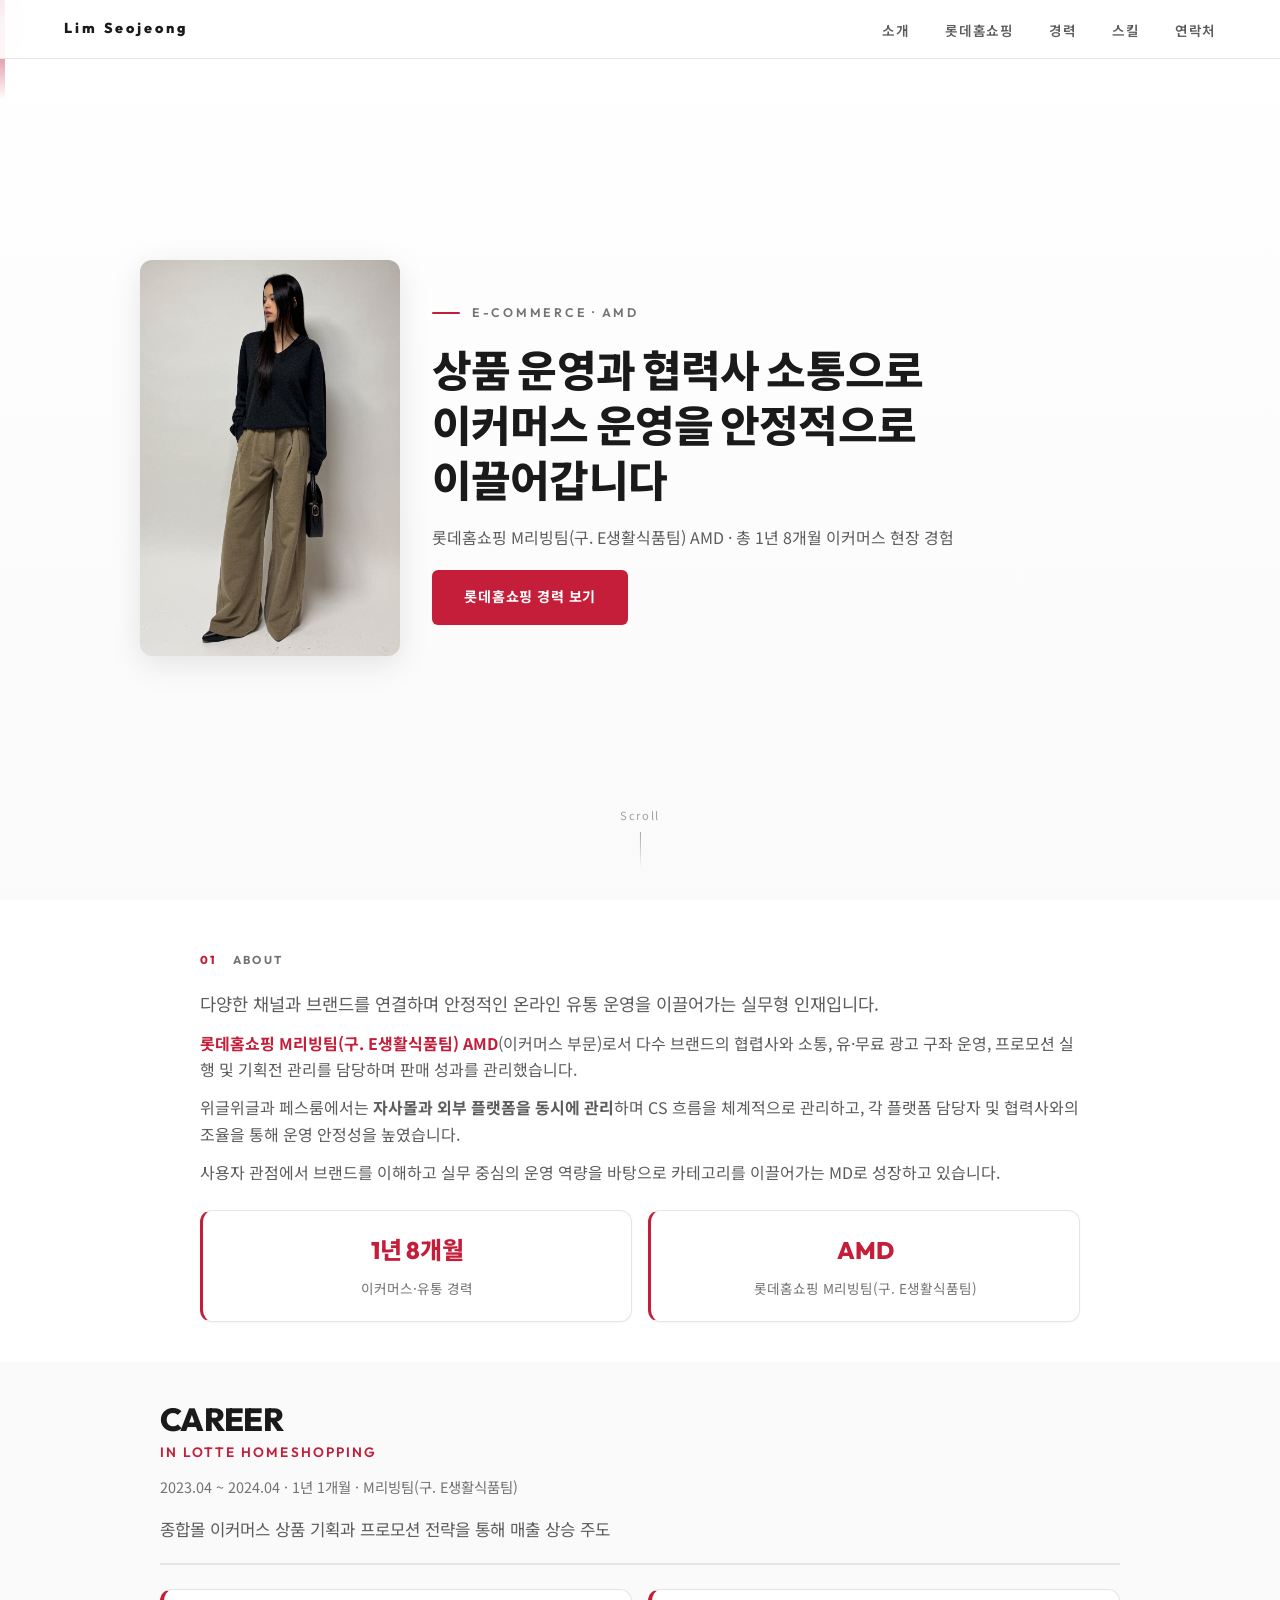
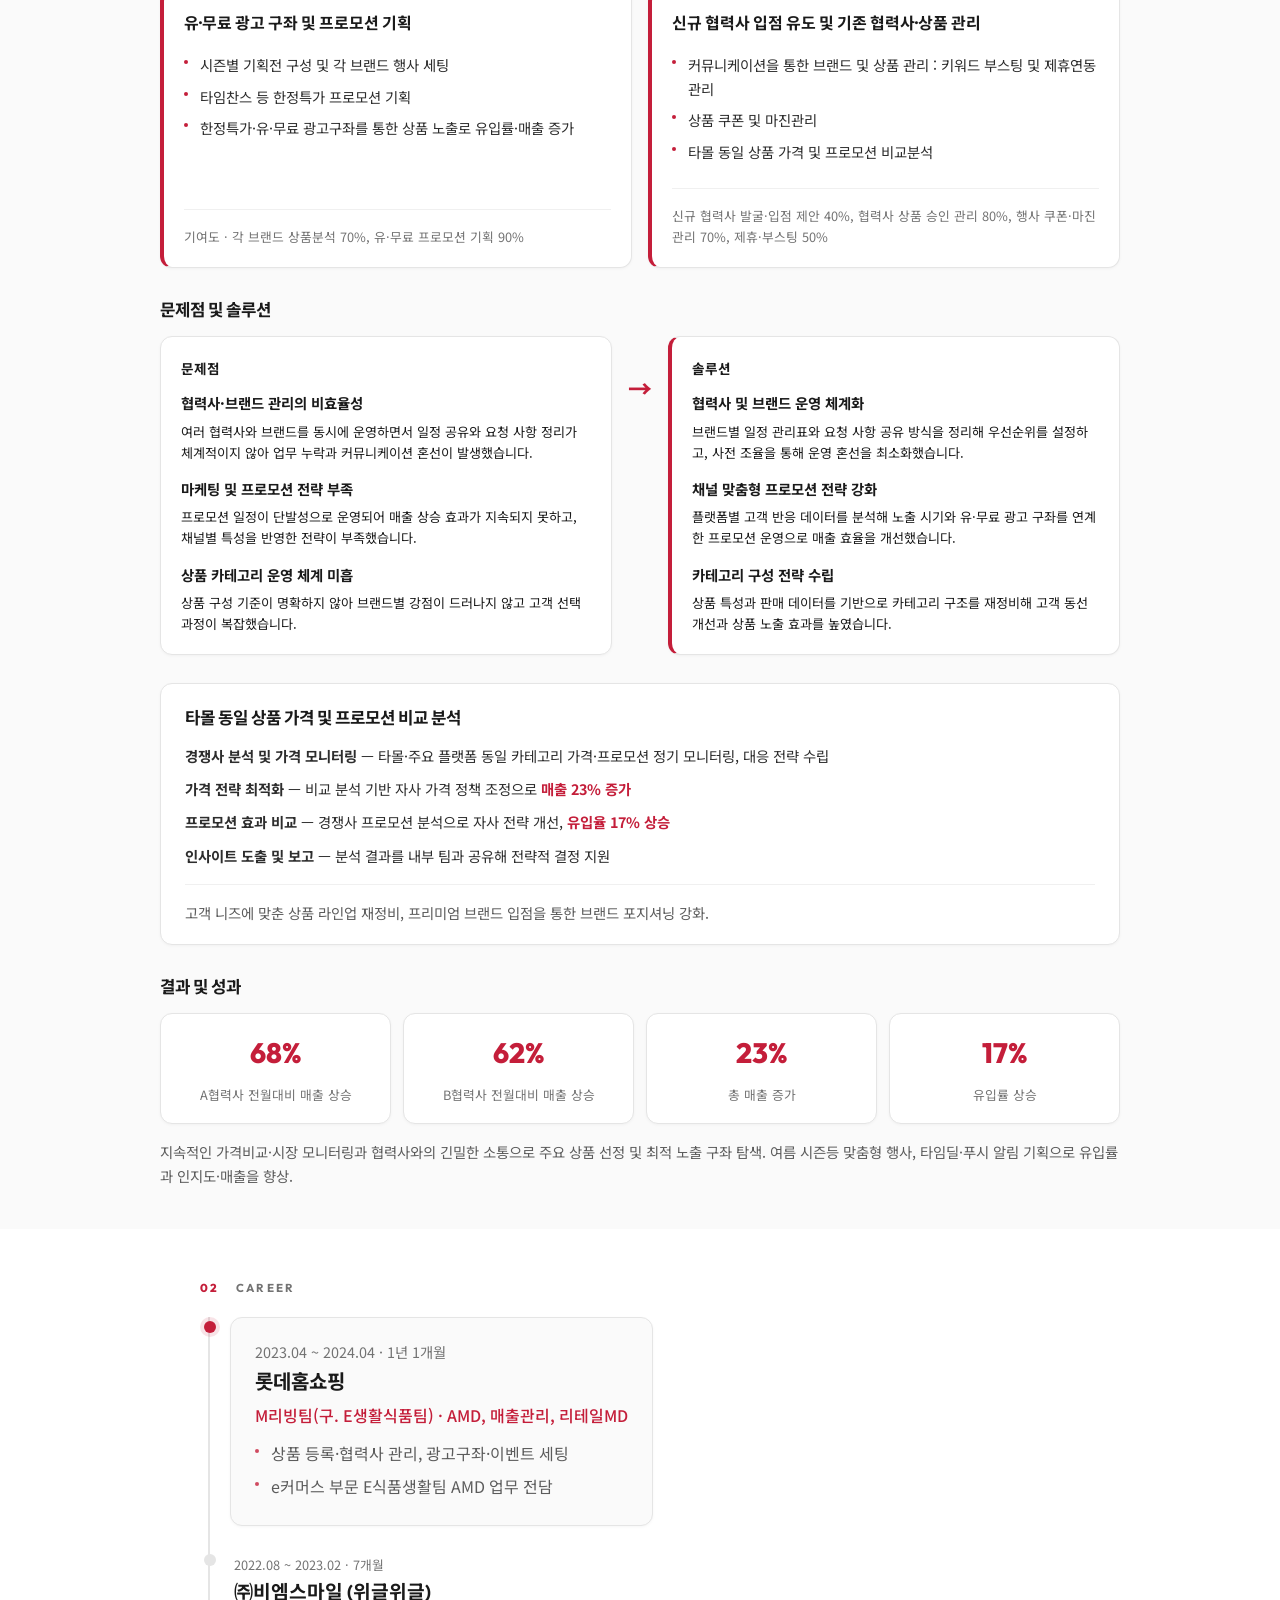
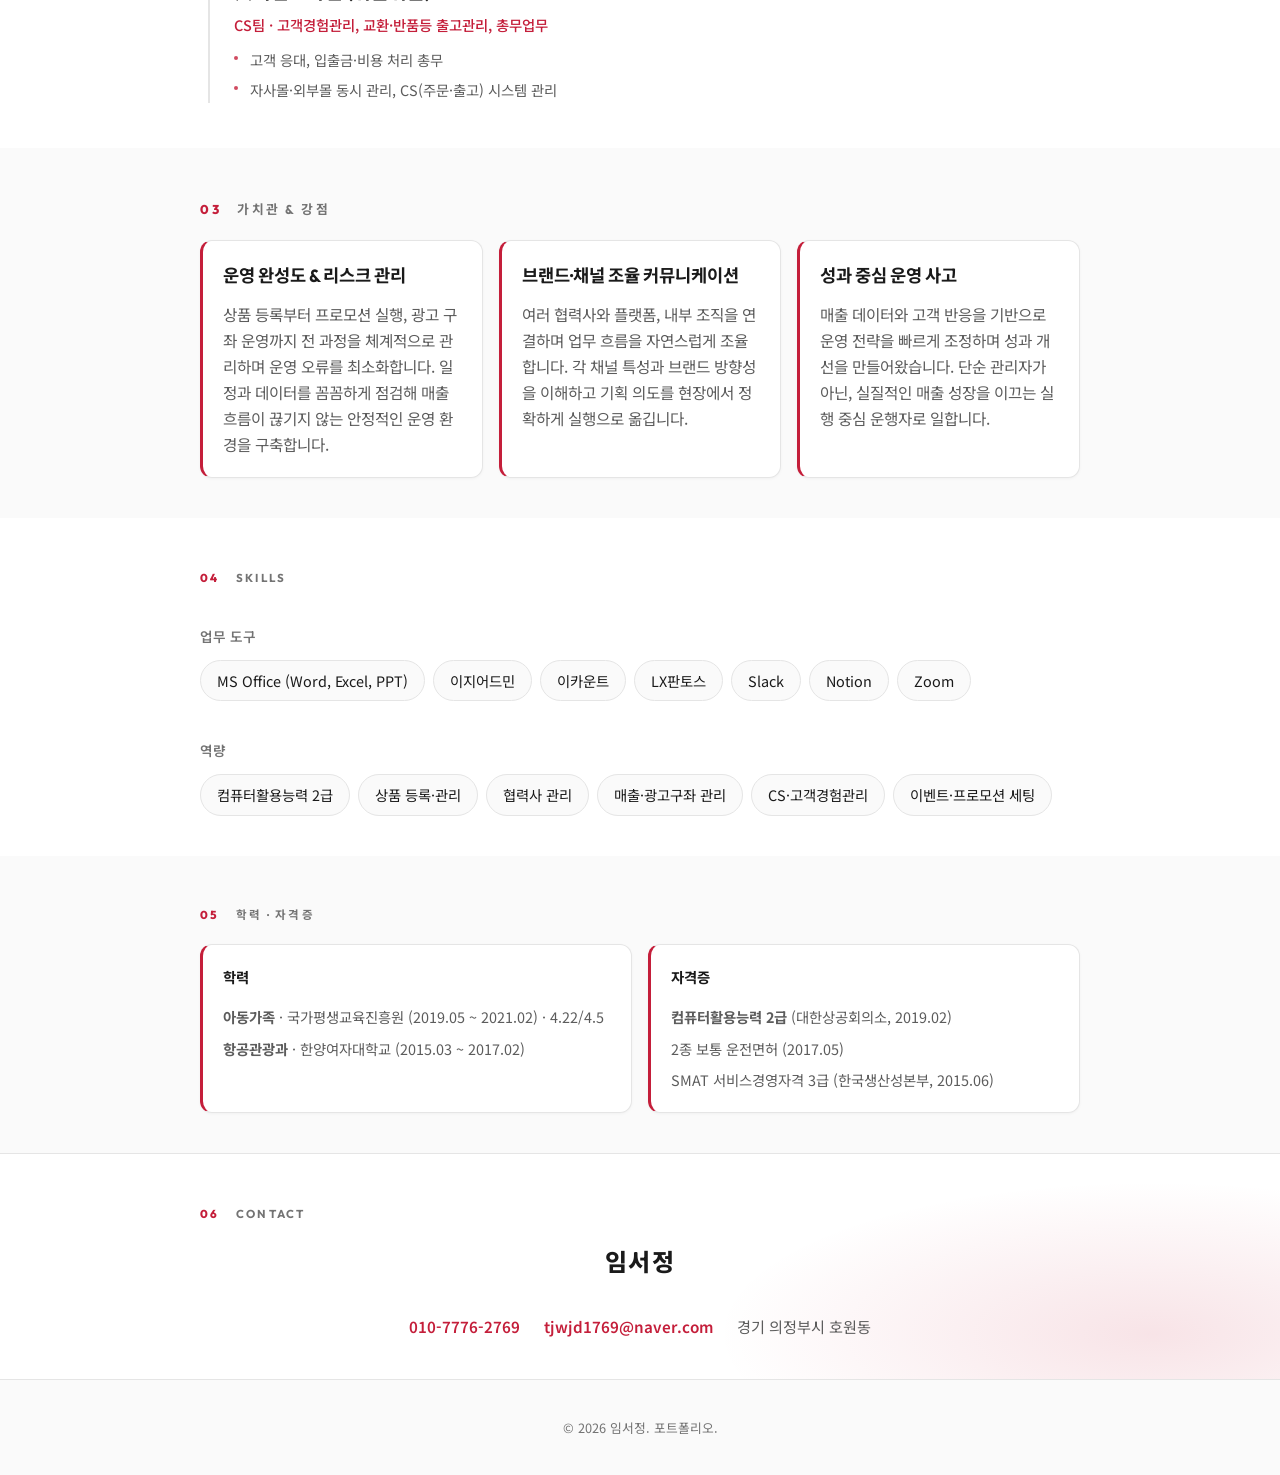
==== commit dcb88a0f: "hr 내용 추가" ====
--- a/amd.html
+++ b/amd.html
@@ -82,7 +82,7 @@
     </section>
 
     <!-- 롯데홈쇼핑 전용 섹션 -->
-    <section id="lotte" class="section lotte">
+    <section id="lotte" class="section lotte lotte--compact">
       <div class="lotte-wrap">
         <div class="lotte-header">
           <h2 class="lotte-title">CAREER</h2>
--- a/style.css
+++ b/style.css
@@ -346,6 +346,13 @@
   color: var(--accent);
   margin: 0 0 0.75rem;
 }
+/* hr 페이지 전용: 경력 역량 섹션 제목만 작게 */
+.lotte--compact .lotte-title {
+  font-size: clamp(1.6rem, 4vw, 2rem);
+}
+.lotte--compact .lotte-sub {
+  font-size: 0.85rem;
+}
 .lotte-meta {
   font-size: 0.9rem;
   color: var(--gray-500);
@@ -362,6 +369,7 @@
 .lotte-blocks {
   display: grid;
   grid-template-columns: repeat(2, 1fr);
+  grid-auto-rows: 1fr;
   gap: 1rem;
   margin-bottom: 1.75rem;
 }
@@ -373,7 +381,12 @@
   border-left: 4px solid var(--accent);
   box-shadow: var(--shadow-sm);
   transition: box-shadow var(--transition);
-}
+  display: flex;
+  flex-direction: column;
+  min-height: 0;
+}
+.lotte-block h3 { flex-shrink: 0; }
+.lotte-block ul { flex: 1; }
 .lotte-block:hover {
   box-shadow: var(--shadow);
 }
